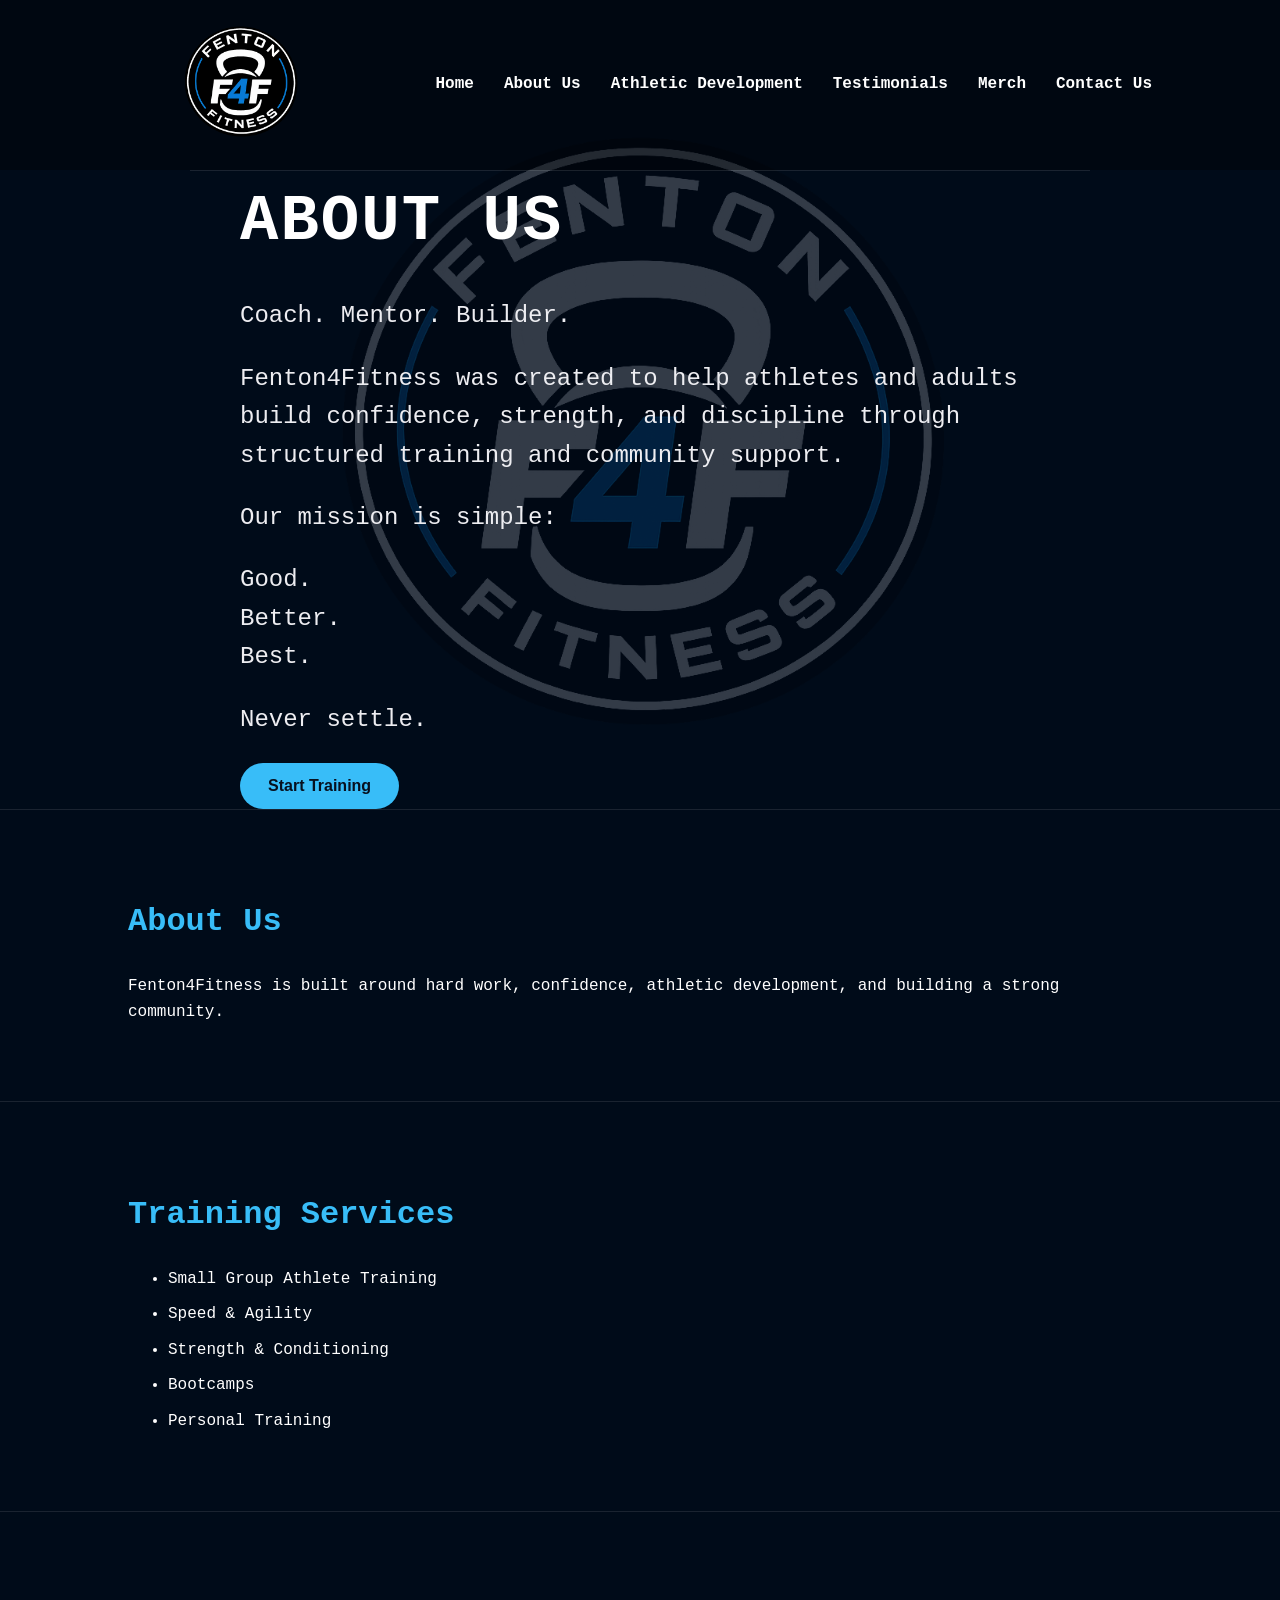
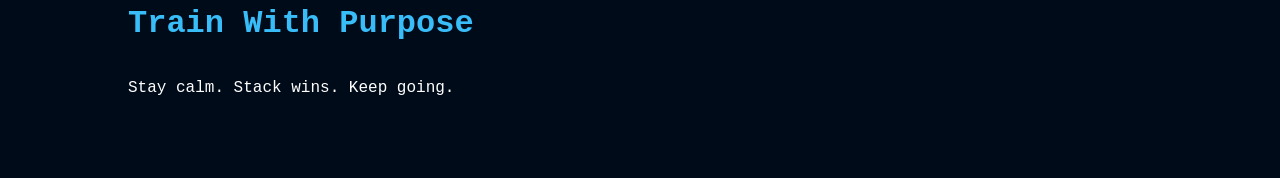
==== website-files/about-us.html @ 9e79197f "Build core site pages" ====
<!DOCTYPE html>
<html lang="en">

<head>
    <meta charset="UTF-8">
    <meta name="viewport" content="width=device-width, initial-scale=1.0">
    <title>Fenton4Fitness</title>

    <link rel="stylesheet" href="style.css">
</head>

<body>

    <nav>
        <div class="logo">
            <img src="images/f4f-logo.png" alt="Fenton4Fitness Logo">
        </div>

        <ul>
            <a href="index.html">Home</a>
            <a href="about-us.html">About Us</a>
            <a href="athletic-development.html">Athletic Development</a>
            <a href="testimonials.html">Testimonials</a>
            <a href="merch.html">Merch</a>
            <a href="contact-us.html">Contact Us</a>
        </ul>
    </nav>

    <header>

        <section class="about-content">

            <h1>ABOUT US</h1>

            <p class="hero-subtitle">
                Coach. Mentor. Builder.
            </p>

            <p>
                Fenton4Fitness was created to help athletes and adults build confidence, strength, and discipline
                through
                structured training and community support.
            </p>

            <p>
                Our mission is simple:
            </p>

            <p>
                Good.<br>
                Better.<br>
                Best.
            </p>

            <p>
                Never settle.
            </p>

            <button>Start Training</button>
        </section>
    </header>

    <section>
        <h2>About Us</h2>

        <p>
            Fenton4Fitness is built around hard work, confidence,
            athletic development, and building a strong community.
        </p>
    </section>

    <section>
        <h2>Training Services</h2>

        <ul>
            <li>Small Group Athlete Training</li>
            <li>Speed & Agility</li>
            <li>Strength & Conditioning</li>
            <li>Bootcamps</li>
            <li>Personal Training</li>
        </ul>
    </section>

    <section>
        <h2>Train With Purpose</h2>

        <p>
            Stay calm. Stack wins. Keep going.
        </p>
    </section>

    <script src="script.js"></script>

</body>

</html>
---- website-files/style.css ----
* {
    box-sizing: border-box;
}

body {
    margin: 0;
    font-family: monospace, space;
    background: #000b19;
    color: rgb(255, 255, 255);
    line-height: 1.6;
}

body::before {
    content: "";
    position: fixed;
    inset: 0;
    background-image: url("images/f4f-logo.png");
    background-repeat: no-repeat;
    background-position: center;
    background-size: 1200px;
    opacity: 0.20;
    z-index: -1;
}

nav {
    display: flex;
    justify-content: space-between;
    align-items: center;
    padding: 10px 10%;
    background: rgba(0, 0, 0, 0.3);
    position: sticky;
    top: 0;
    z-index: 1000;
}

nav ul {
    display: flex;
    gap: 30px;
    list-style: none;
    margin: 0;
    padding: 0;
}

nav a {
    color: rgb(255, 255, 255);
    text-decoration: none;
    font-weight: bold;
}

.logo img {
    height: 150px;
    width: auto;
    display: block;
}

header {
    position: relative;
    overflow: hidden;
}

.hero-logo-bg {
    position: absolute;
    right: 8%;
    bottom: 8%;
    width: 600px;
    opacity: 0.08;
    z-index: 0;
}

header h1,
header p,
header button {
    position: relative;
    z-index: 1;
}

h1 {
    font-size: 4rem;
    margin: 0;
    letter-spacing: 2px;
}

header p {
    font-size: 1.5rem;
    color: rgb(237, 237, 241);
}

button {
    width: fit-content;
    padding: 14px 28px;
    border: none;
    border-radius: 999px;
    background: #38bdf8;
    color: #07111f;
    font-weight: bold;
    font-size: 1rem;
    cursor: pointer;
}

section {
    padding: 60px 10%;
    border-top: 1px solid rgba(255, 255, 255, 0.1);
}

h2 {
    color: #38bdf8;
    font-size: 2rem;
}

li {
    margin-bottom: 10px;
}

button:hover {
    background: white;
    transform: scale(1.05);
    transition: 0.3s;
}

header,
section {
    animation: pageSlideIn 0.4s ease;
}

@keyframes pageSlideIn {
    from {
        transform: translateX(1000px);
    }

    to {
        transform: translateX(0);
    }
}

.about-content {
    max-width: 900px;
    margin: 0 auto;
    padding: 0px 50px;
}

.athletic-content {
    max-width: 900px;
    margin: 0 auto;
    padding: 0px 50px;
}

.testimonials-content {
    max-width: 900px;
    margin: 0 auto;
    padding: 0px 50px;
}

.home-content {
    max-width: 900px;
    margin: 0 auto;
    padding: 0px 50px;
}

.merch-content {
    max-width: 900px;
    margin: 0 auto;
    padding: 0px 50px;
}

.contact-content {
    max-width: 900px;
    margin: 0 auto;
    padding: 0px 50px;
}
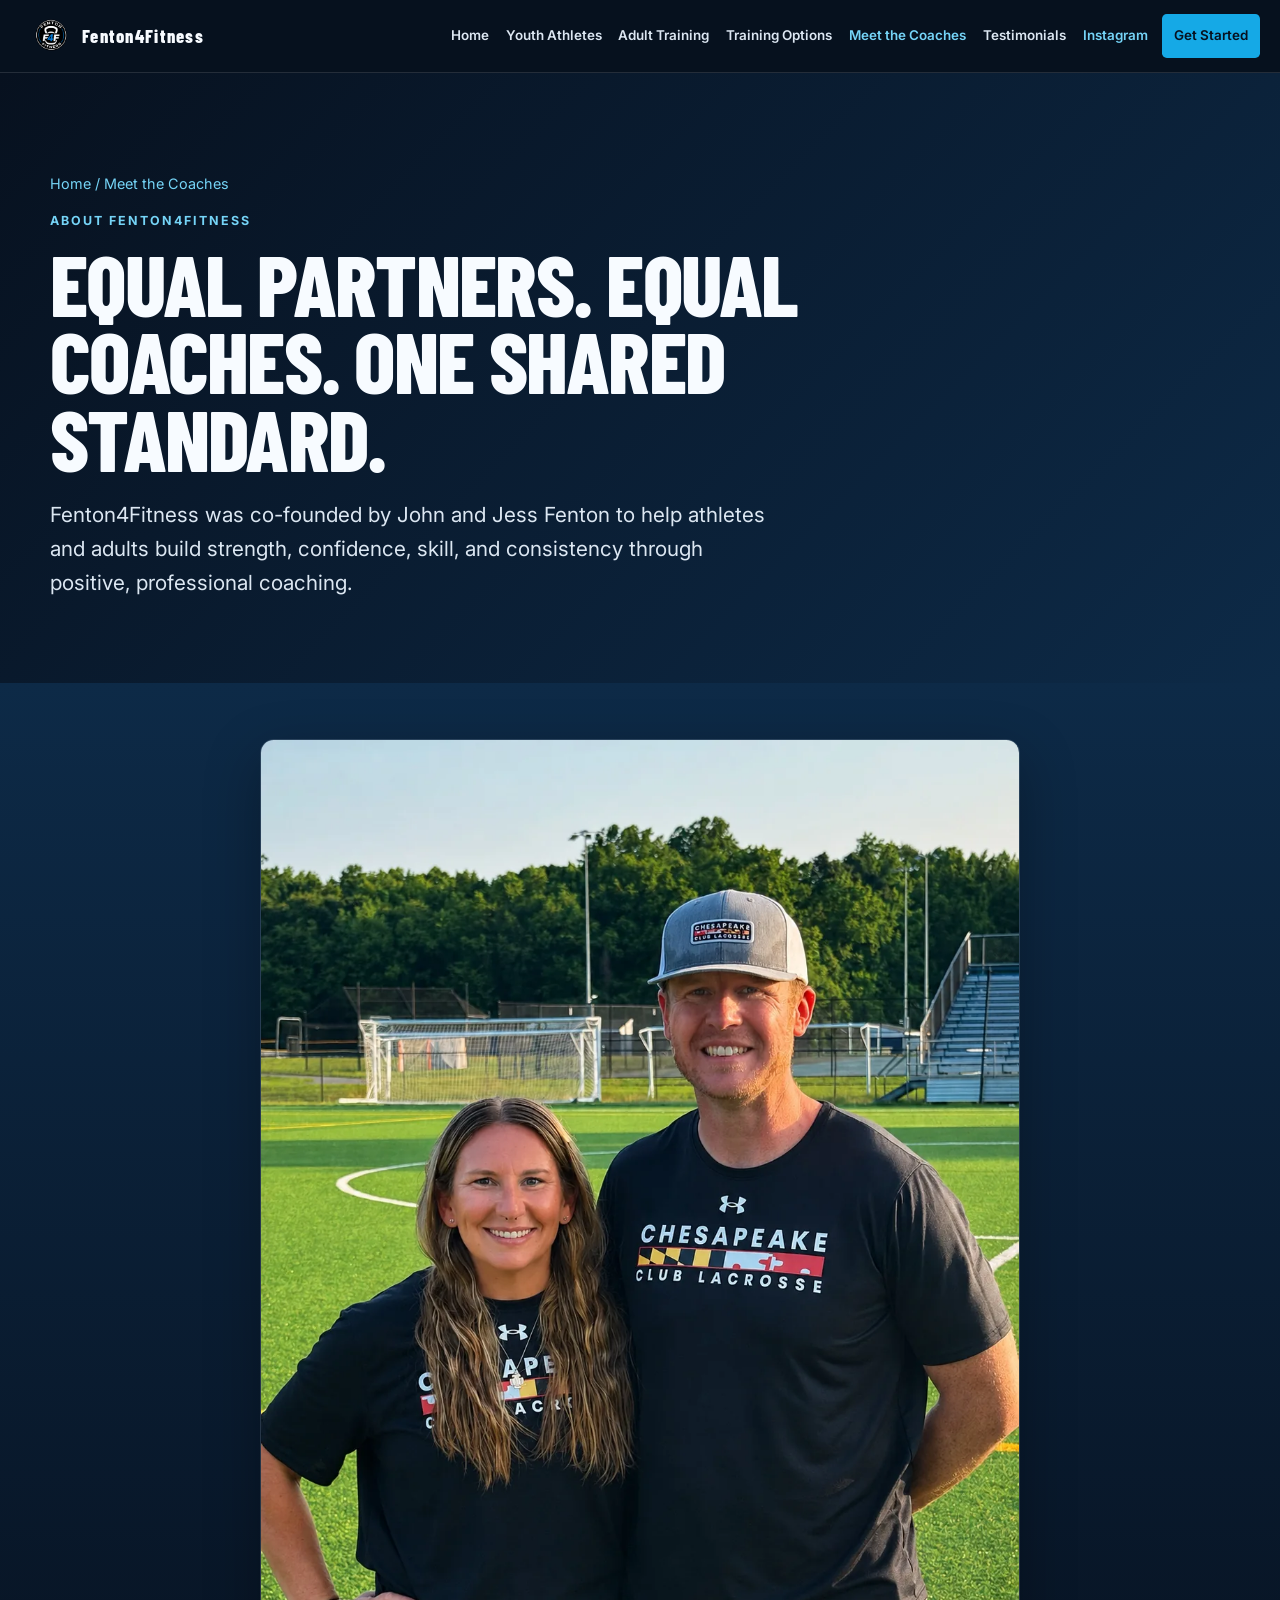
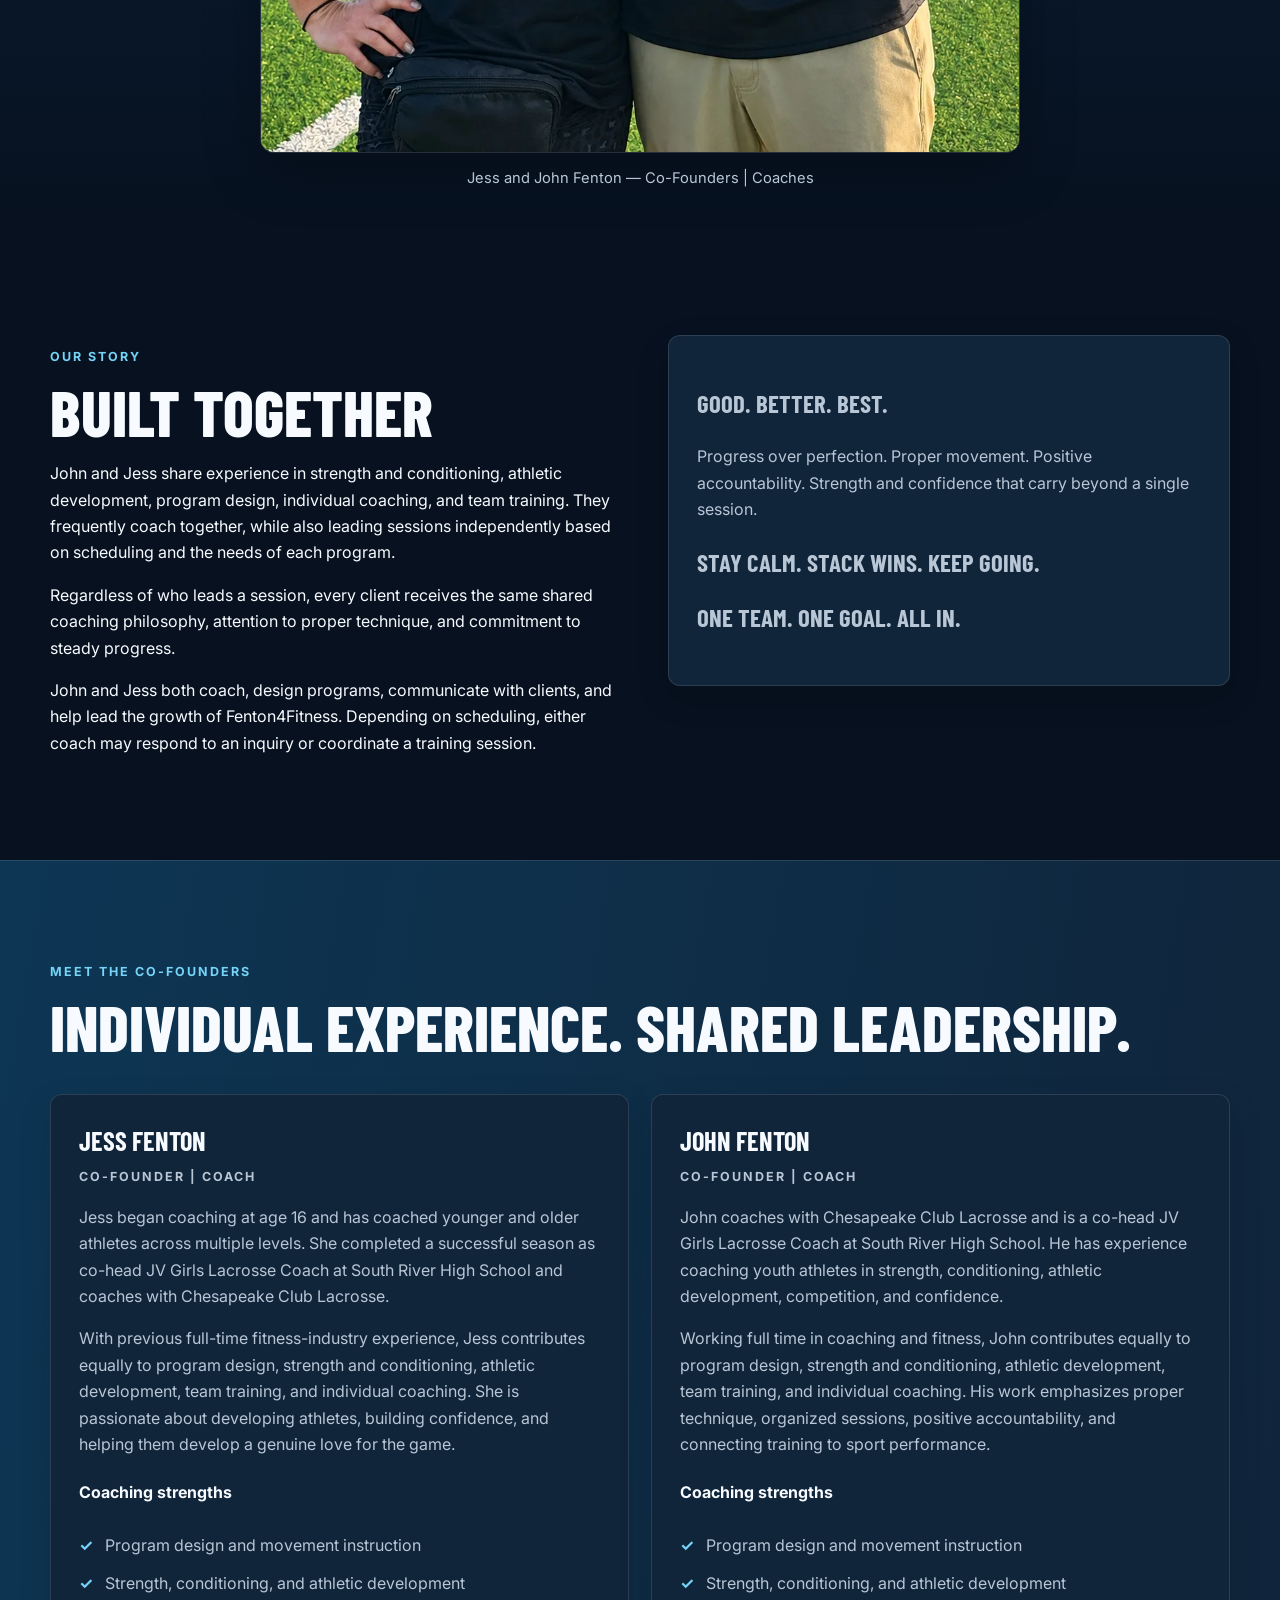
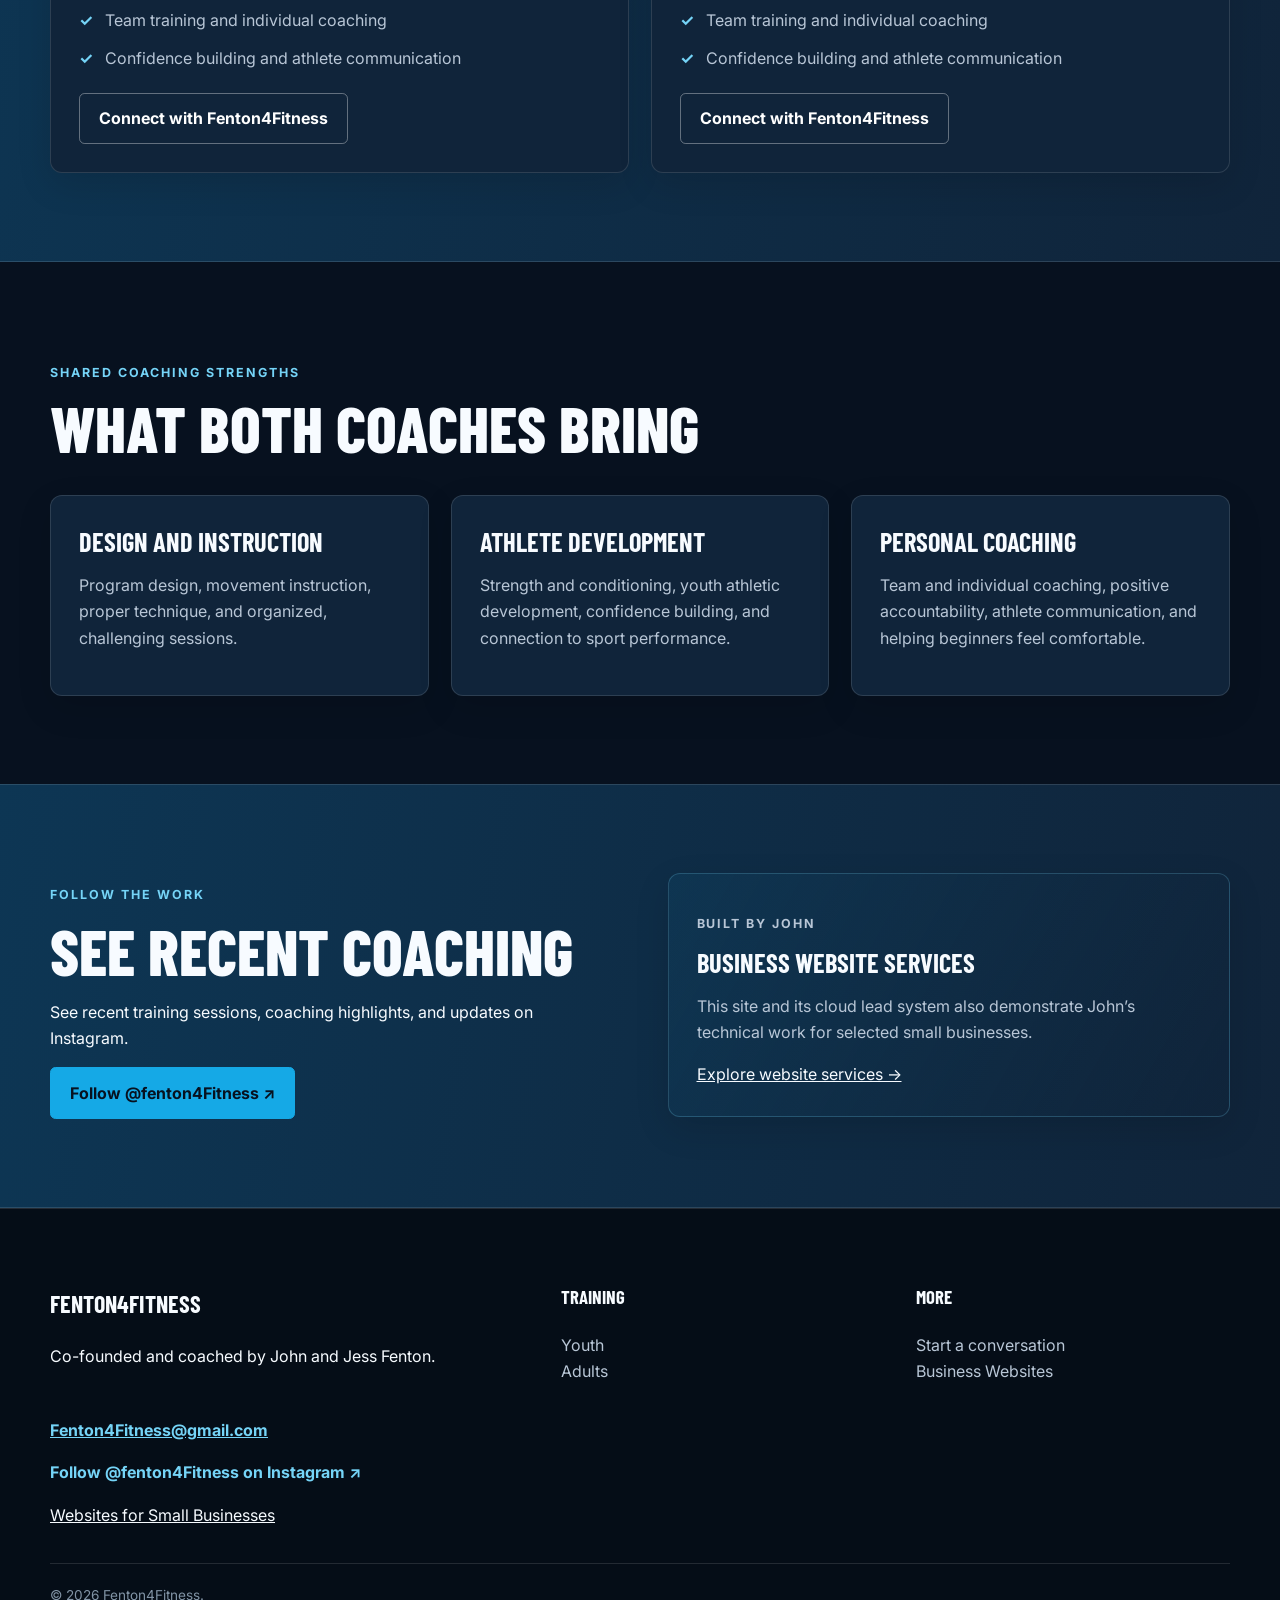
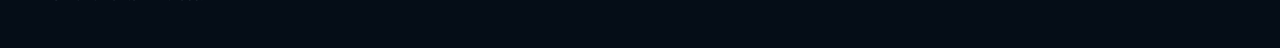
==== commit 7ca54ded: "release: publish production Fenton4Fitness website" ====
--- a/website-files/about-us.html
+++ b/website-files/about-us.html
@@ -1,96 +1,6 @@
-<!DOCTYPE html>
-<html lang="en">
-
-<head>
-    <meta charset="UTF-8">
-    <meta name="viewport" content="width=device-width, initial-scale=1.0">
-    <title>Fenton4Fitness</title>
-
-    <link rel="stylesheet" href="style.css">
-</head>
-
-<body>
-
-    <nav>
-        <div class="logo">
-            <img src="images/f4f-logo.png" alt="Fenton4Fitness Logo">
-        </div>
-
-        <ul>
-            <a href="index.html">Home</a>
-            <a href="about-us.html">About Us</a>
-            <a href="athletic-development.html">Athletic Development</a>
-            <a href="testimonials.html">Testimonials</a>
-            <a href="merch.html">Merch</a>
-            <a href="contact-us.html">Contact Us</a>
-        </ul>
-    </nav>
-
-    <header>
-
-        <section class="about-content">
-
-            <h1>ABOUT US</h1>
-
-            <p class="hero-subtitle">
-                Coach. Mentor. Builder.
-            </p>
-
-            <p>
-                Fenton4Fitness was created to help athletes and adults build confidence, strength, and discipline
-                through
-                structured training and community support.
-            </p>
-
-            <p>
-                Our mission is simple:
-            </p>
-
-            <p>
-                Good.<br>
-                Better.<br>
-                Best.
-            </p>
-
-            <p>
-                Never settle.
-            </p>
-
-            <button>Start Training</button>
-        </section>
-    </header>
-
-    <section>
-        <h2>About Us</h2>
-
-        <p>
-            Fenton4Fitness is built around hard work, confidence,
-            athletic development, and building a strong community.
-        </p>
-    </section>
-
-    <section>
-        <h2>Training Services</h2>
-
-        <ul>
-            <li>Small Group Athlete Training</li>
-            <li>Speed & Agility</li>
-            <li>Strength & Conditioning</li>
-            <li>Bootcamps</li>
-            <li>Personal Training</li>
-        </ul>
-    </section>
-
-    <section>
-        <h2>Train With Purpose</h2>
-
-        <p>
-            Stay calm. Stack wins. Keep going.
-        </p>
-    </section>
-
-    <script src="script.js"></script>
-
-</body>
-
-</html>+<!doctype html><html lang="en"><head><meta charset="utf-8"><meta name="viewport" content="width=device-width,initial-scale=1"><title>Meet the Co-Founders | Fenton4Fitness</title><meta name="description" content="Meet Fenton4Fitness co-founders and coaches John Fenton and Jess Fenton."><link rel="stylesheet" href="style.css?v=20260723-production"><link rel="icon" href="images/f4f-logo.png"></head><body><a class="skip-link" href="#main">Skip to content</a><header class="site-header"><nav class="nav-wrap" aria-label="Primary"><a class="brand" href="index.html"><img src="images/f4f-logo.png" alt=""><span>Fenton4Fitness</span></a><button class="nav-toggle" aria-expanded="false" aria-controls="nav-links">Menu</button><ul class="nav-links" id="nav-links"><li><a href="index.html">Home</a></li><li><a href="youth-athletes.html">Youth Athletes</a></li><li><a href="adult-training.html">Adult Training</a></li><li><a href="training-options.html">Training Options</a></li><li><a aria-current="page" href="about-us.html">Meet the Coaches</a></li><li><a href="testimonials.html">Testimonials</a></li><li><a class="nav-cta" href="contact-us.html">Get Started</a></li></ul></nav></header><main id="main"><header class="page-hero"><div class="container"><p class="breadcrumb">Home / Meet the Coaches</p><p class="eyebrow">About Fenton4Fitness</p><h1>Equal partners. Equal coaches. One shared standard.</h1><p class="lead">Fenton4Fitness was co-founded by John and Jess Fenton to help athletes and adults build strength, confidence, skill, and consistency through positive, professional coaching.</p></div></header>
+<section class="section-tight coaches-photo-section" aria-label="Fenton4Fitness co-founders"><div class="container"><figure class="coaches-photo"><img src="images/john-jess-fenton-cofounders.webp" width="1086" height="1448" alt="Fenton4Fitness co-founders and coaches Jess and John Fenton on a lacrosse field." decoding="async"><figcaption>Jess and John Fenton — Co-Founders | Coaches</figcaption></figure></div></section>
+<section class="section"><div class="container split"><div><p class="eyebrow">Our story</p><h2>Built together</h2><p>John and Jess share experience in strength and conditioning, athletic development, program design, individual coaching, and team training. They frequently coach together, while also leading sessions independently based on scheduling and the needs of each program.</p><p>Regardless of who leads a session, every client receives the same shared coaching philosophy, attention to proper technique, and commitment to steady progress.</p><p>John and Jess both coach, design programs, communicate with clients, and help lead the growth of Fenton4Fitness. Depending on scheduling, either coach may respond to an inquiry or coordinate a training session.</p></div><div class="card"><p class="stateline">Good. Better. Best.</p><p>Progress over perfection. Proper movement. Positive accountability. Strength and confidence that carry beyond a single session.</p><p class="stateline">Stay Calm. Stack Wins. Keep Going.</p><p class="stateline">One Team. One Goal. All In.</p></div></div></section>
+<section class="section band"><div class="container"><p class="eyebrow">Meet the co-founders</p><h2>Individual experience. Shared leadership.</h2><div class="grid-2"><article class="card coach-card"><h3>Jess Fenton</h3><p class="eyebrow">Co-Founder | Coach</p><p>Jess began coaching at age 16 and has coached younger and older athletes across multiple levels. She completed a successful season as co-head JV Girls Lacrosse Coach at South River High School and coaches with Chesapeake Club Lacrosse.</p><p>With previous full-time fitness-industry experience, Jess contributes equally to program design, strength and conditioning, athletic development, team training, and individual coaching. She is passionate about developing athletes, building confidence, and helping them develop a genuine love for the game.</p><h4>Coaching strengths</h4><ul class="list-check"><li>Program design and movement instruction</li><li>Strength, conditioning, and athletic development</li><li>Team training and individual coaching</li><li>Confidence building and athlete communication</li></ul><a class="btn btn-secondary" href="contact-us.html">Connect with Fenton4Fitness</a></article><article class="card coach-card"><h3>John Fenton</h3><p class="eyebrow">Co-Founder | Coach</p><p>John coaches with Chesapeake Club Lacrosse and is a co-head JV Girls Lacrosse Coach at South River High School. He has experience coaching youth athletes in strength, conditioning, athletic development, competition, and confidence.</p><p>Working full time in coaching and fitness, John contributes equally to program design, strength and conditioning, athletic development, team training, and individual coaching. His work emphasizes proper technique, organized sessions, positive accountability, and connecting training to sport performance.</p><h4>Coaching strengths</h4><ul class="list-check"><li>Program design and movement instruction</li><li>Strength, conditioning, and athletic development</li><li>Team training and individual coaching</li><li>Confidence building and athlete communication</li></ul><a class="btn btn-secondary" href="contact-us.html">Connect with Fenton4Fitness</a></article></div></div></section>
+<section class="section"><div class="container"><p class="eyebrow">Shared coaching strengths</p><h2>What both coaches bring</h2><div class="grid-3"><article class="card"><h3>Design and instruction</h3><p>Program design, movement instruction, proper technique, and organized, challenging sessions.</p></article><article class="card"><h3>Athlete development</h3><p>Strength and conditioning, youth athletic development, confidence building, and connection to sport performance.</p></article><article class="card"><h3>Personal coaching</h3><p>Team and individual coaching, positive accountability, athlete communication, and helping beginners feel comfortable.</p></article></div></div></section>
+<section class="section band"><div class="container split"><div><p class="eyebrow">Follow the work</p><h2>See recent coaching</h2><p>See recent training sessions, coaching highlights, and updates on Instagram.</p><a class="btn" href="https://www.instagram.com/fenton4fitness/" target="_blank" rel="noopener noreferrer" aria-label="Follow Fenton4Fitness on Instagram (opens in a new tab)">Follow @fenton4Fitness ↗</a></div><aside class="card secondary-service"><p class="eyebrow">Built by John</p><h3>Business website services</h3><p>This site and its cloud lead system also demonstrate John’s technical work for selected small businesses.</p><a href="business-websites.html">Explore website services →</a></aside></div></section></main><footer class="site-footer"><div class="container"><div class="footer-grid"><div><h2>Fenton4Fitness</h2><p>Co-founded and coached by John and Jess Fenton.</p></div><div><h3>Training</h3><ul class="footer-links"><li><a href="youth-athletes.html">Youth</a></li><li><a href="adult-training.html">Adults</a></li></ul></div><div><h3>More</h3><ul class="footer-links"><li><a href="contact-us.html">Start a conversation</a></li><li><a href="business-websites.html">Business Websites</a></li></ul></div></div><p class="fineprint">© <span data-year></span> Fenton4Fitness.</p></div></footer><script src="script.js?v=20260723-production"></script></body></html>
--- a/website-files/style.css
+++ b/website-files/style.css
@@ -1,169 +1,15 @@
-* {
-    box-sizing: border-box;
-}
+@import url('https://fonts.googleapis.com/css2?family=Barlow+Condensed:wght@600;700;800&family=Inter:wght@400;500;600;700&display=swap');
 
-body {
-    margin: 0;
-    font-family: monospace, space;
-    background: #000b19;
-    color: rgb(255, 255, 255);
-    line-height: 1.6;
-}
-
-body::before {
-    content: "";
-    position: fixed;
-    inset: 0;
-    background-image: url("images/f4f-logo.png");
-    background-repeat: no-repeat;
-    background-position: center;
-    background-size: 1200px;
-    opacity: 0.20;
-    z-index: -1;
-}
-
-nav {
-    display: flex;
-    justify-content: space-between;
-    align-items: center;
-    padding: 10px 10%;
-    background: rgba(0, 0, 0, 0.3);
-    position: sticky;
-    top: 0;
-    z-index: 1000;
-}
-
-nav ul {
-    display: flex;
-    gap: 30px;
-    list-style: none;
-    margin: 0;
-    padding: 0;
-}
-
-nav a {
-    color: rgb(255, 255, 255);
-    text-decoration: none;
-    font-weight: bold;
-}
-
-.logo img {
-    height: 150px;
-    width: auto;
-    display: block;
-}
-
-header {
-    position: relative;
-    overflow: hidden;
-}
-
-.hero-logo-bg {
-    position: absolute;
-    right: 8%;
-    bottom: 8%;
-    width: 600px;
-    opacity: 0.08;
-    z-index: 0;
-}
-
-header h1,
-header p,
-header button {
-    position: relative;
-    z-index: 1;
-}
-
-h1 {
-    font-size: 4rem;
-    margin: 0;
-    letter-spacing: 2px;
-}
-
-header p {
-    font-size: 1.5rem;
-    color: rgb(237, 237, 241);
-}
-
-button {
-    width: fit-content;
-    padding: 14px 28px;
-    border: none;
-    border-radius: 999px;
-    background: #38bdf8;
-    color: #07111f;
-    font-weight: bold;
-    font-size: 1rem;
-    cursor: pointer;
-}
-
-section {
-    padding: 60px 10%;
-    border-top: 1px solid rgba(255, 255, 255, 0.1);
-}
-
-h2 {
-    color: #38bdf8;
-    font-size: 2rem;
-}
-
-li {
-    margin-bottom: 10px;
-}
-
-button:hover {
-    background: white;
-    transform: scale(1.05);
-    transition: 0.3s;
-}
-
-header,
-section {
-    animation: pageSlideIn 0.4s ease;
-}
-
-@keyframes pageSlideIn {
-    from {
-        transform: translateX(1000px);
-    }
-
-    to {
-        transform: translateX(0);
-    }
-}
-
-.about-content {
-    max-width: 900px;
-    margin: 0 auto;
-    padding: 0px 50px;
-}
-
-.athletic-content {
-    max-width: 900px;
-    margin: 0 auto;
-    padding: 0px 50px;
-}
-
-.testimonials-content {
-    max-width: 900px;
-    margin: 0 auto;
-    padding: 0px 50px;
-}
-
-.home-content {
-    max-width: 900px;
-    margin: 0 auto;
-    padding: 0px 50px;
-}
-
-.merch-content {
-    max-width: 900px;
-    margin: 0 auto;
-    padding: 0px 50px;
-}
-
-.contact-content {
-    max-width: 900px;
-    margin: 0 auto;
-    padding: 0px 50px;
-}+:root{--ink:#07111f;--navy:#0a192b;--panel:#10243a;--blue:#15a9e6;--blue2:#75d4f7;--white:#f7fbff;--muted:#b8c6d6;--line:rgba(255,255,255,.12);--max:1180px;--shadow:0 18px 55px rgba(0,0,0,.28)}
+*{box-sizing:border-box}html{scroll-behavior:smooth}body{margin:0;background:var(--ink);color:var(--white);font:400 1rem/1.65 Inter,system-ui,sans-serif}img{max-width:100%;display:block}a{color:inherit}button,input,select,textarea{font:inherit}button{cursor:pointer}.skip-link{position:absolute;left:-9999px}.skip-link:focus{left:1rem;top:1rem;z-index:999;background:white;color:var(--ink);padding:.75rem 1rem;border-radius:.4rem}
+.site-header{position:sticky;top:0;z-index:50;background:rgba(7,17,31,.94);backdrop-filter:blur(16px);border-bottom:1px solid var(--line)}.nav-wrap{width:100%;max-width:1280px;margin:auto;min-height:72px;padding:0 20px;display:flex;align-items:center;gap:16px}.brand{display:flex;align-items:center;flex:0 0 auto;text-decoration:none;margin-right:auto}.brand img{width:62px;height:50px;object-fit:contain}.brand span{font:800 1.15rem/1 'Barlow Condensed',sans-serif;letter-spacing:.07em;white-space:nowrap}.nav-links{display:flex;align-items:center;gap:12px;list-style:none;margin:0;padding:0}.nav-links li{display:flex;align-items:center}.nav-links a{display:inline-flex;align-items:center;min-height:44px;padding:0 .15rem;text-decoration:none;font-size:.84rem;line-height:1.15;font-weight:600;color:#dce7f2;white-space:nowrap}.nav-links a:hover,.nav-links a[aria-current=page]{color:var(--blue2)}.nav-links a:focus-visible,.brand:focus-visible,.nav-toggle:focus-visible{outline:3px solid var(--blue2);outline-offset:3px;border-radius:.25rem}.nav-toggle{display:none;min-height:44px;background:none;border:1px solid var(--line);color:white;border-radius:.35rem;padding:.45rem .7rem}.nav-cta{min-height:44px!important;background:var(--blue)!important;color:var(--ink)!important;padding:.5rem .75rem!important;border-radius:.3rem}
+.container{width:min(var(--max),calc(100% - 48px));margin-inline:auto}.section{padding:88px 0}.section-tight{padding:56px 0}.eyebrow{color:var(--blue2);font-weight:700;text-transform:uppercase;letter-spacing:.16em;font-size:.78rem}.hero{position:relative;overflow:hidden;padding:105px 0 92px;background:radial-gradient(circle at 80% 30%,rgba(21,169,230,.18),transparent 35%),linear-gradient(135deg,#07111f,#0d243d)}.hero:after{content:"";position:absolute;right:-5%;bottom:-35%;width:480px;height:480px;border:1px solid rgba(117,212,247,.15);border-radius:50%;box-shadow:0 0 0 70px rgba(117,212,247,.03),0 0 0 140px rgba(117,212,247,.02)}.hero-grid{position:relative;z-index:1;display:grid;grid-template-columns:1.35fr .65fr;gap:60px;align-items:center}.hero h1,.page-hero h1{font:800 clamp(3.2rem,8vw,6.4rem)/.9 'Barlow Condensed',sans-serif;text-transform:uppercase;letter-spacing:-.02em;margin:.4rem 0 1.3rem;max-width:900px}.hero h1 span{color:var(--blue)}.lead{font-size:clamp(1.08rem,2vw,1.3rem);color:#dce7f2;max-width:720px}.button-row{display:flex;flex-wrap:wrap;gap:14px;margin-top:30px}.btn{display:inline-flex;align-items:center;justify-content:center;min-height:48px;padding:.72rem 1.2rem;border:1px solid var(--blue);border-radius:.35rem;background:var(--blue);color:var(--ink);font-weight:700;text-decoration:none;transition:.2s}.btn:hover,.btn:focus-visible{transform:translateY(-2px);box-shadow:0 8px 25px rgba(21,169,230,.22)}.btn-secondary{background:transparent;color:white;border-color:rgba(255,255,255,.35)}.btn-secondary:hover{border-color:var(--blue2)}.hero-card{background:rgba(16,36,58,.78);padding:30px;border:1px solid var(--line);border-radius:1rem;box-shadow:var(--shadow)}.hero-card img{width:150px;margin:auto}.hero-card p{color:var(--muted);margin-bottom:0}.stateline{font:700 1.55rem 'Barlow Condensed';color:white;text-transform:uppercase}
+.section h2{font:800 clamp(2.3rem,5vw,4rem)/1 'Barlow Condensed';text-transform:uppercase;margin:.35rem 0 1rem}.section-intro{max-width:720px;color:var(--muted);font-size:1.08rem}.grid-2,.grid-3,.grid-4{display:grid;gap:22px;margin-top:35px}.grid-2{grid-template-columns:repeat(2,1fr)}.grid-3{grid-template-columns:repeat(3,1fr)}.grid-4{grid-template-columns:repeat(4,1fr)}.card{background:var(--panel);border:1px solid var(--line);border-radius:.75rem;padding:28px;box-shadow:0 12px 35px rgba(0,0,0,.12)}.card h3{font:700 1.65rem/1.1 'Barlow Condensed';text-transform:uppercase;margin:.2rem 0 .7rem}.card p,.card li{color:var(--muted)}.card-link{text-decoration:none}.card-link:hover{border-color:var(--blue)}.icon-number{color:var(--blue2);font:700 1.3rem 'Barlow Condensed'}.band{background:linear-gradient(100deg,#0d3654,#10243a);border-block:1px solid var(--line)}.quote{font:600 clamp(1.5rem,3vw,2.2rem)/1.35 'Barlow Condensed';max-width:850px;margin:0}.quote-note{color:var(--muted)}.list-check{padding:0;list-style:none}.list-check li{padding:.35rem 0 .35rem 1.6rem;position:relative}.list-check li:before{content:"✓";position:absolute;left:0;color:var(--blue2);font-weight:700}.page-hero{padding:85px 0 62px;background:linear-gradient(135deg,#07111f,#0d2a47)}.page-hero h1{font-size:clamp(3rem,7vw,5.4rem);max-width:850px}.breadcrumb{color:var(--blue2);font-size:.9rem}.split{display:grid;grid-template-columns:1fr 1fr;gap:55px;align-items:start}.coach-card{min-height:100%}.profile-placeholder{aspect-ratio:4/3;display:grid;place-items:center;background:linear-gradient(145deg,#15334f,#0b1c2f);border-radius:.6rem;color:var(--muted);border:1px dashed rgba(255,255,255,.25);text-align:center;padding:2rem}.notice{border-left:4px solid var(--blue);background:rgba(21,169,230,.08);padding:1rem 1.2rem;color:#dce7f2}.faq details{border-top:1px solid var(--line);padding:18px 0}.faq summary{font-weight:700;cursor:pointer}.faq p{color:var(--muted)}
+.form-shell{max-width:850px}.form-grid{display:grid;grid-template-columns:repeat(2,1fr);gap:20px}.field{display:flex;flex-direction:column;gap:7px}.field-full{grid-column:1/-1}.field label,.fieldset-title{font-weight:600}.required{color:var(--blue2)}input,select,textarea{width:100%;padding:.84rem .9rem;border-radius:.4rem;border:1px solid #466079;background:#f8fbff;color:#07111f}textarea{min-height:130px;resize:vertical}input:focus,select:focus,textarea:focus{outline:3px solid rgba(117,212,247,.35);border-color:var(--blue)}.checkbox{display:flex;align-items:flex-start;gap:10px}.checkbox input{width:auto;margin-top:.35rem}.conditional[hidden]{display:none}.form-status{margin-top:18px;padding:1rem;border-radius:.4rem}.form-status.success{background:#0d4c39}.form-status.error{background:#6a2430}.hp-field{position:absolute;left:-9999px}.filter-row{display:flex;flex-wrap:wrap;gap:10px;margin:26px 0}.filter-button{border:1px solid var(--line);background:var(--panel);color:white;border-radius:999px;padding:.55rem .9rem}.filter-button.active{background:var(--blue);color:var(--ink)}.empty-state{padding:36px;border:1px dashed rgba(255,255,255,.25);border-radius:.75rem;color:var(--muted)}
+.site-footer{border-top:1px solid var(--line);background:#050d17;padding:55px 0 28px}.footer-grid{display:grid;grid-template-columns:1.5fr 1fr 1fr;gap:40px}.site-footer h2,.site-footer h3{font-family:'Barlow Condensed';text-transform:uppercase}.footer-links{list-style:none;padding:0}.footer-links a{color:var(--muted);text-decoration:none}.footer-links a:hover{color:var(--blue2)}.fineprint{margin-top:35px;padding-top:20px;border-top:1px solid var(--line);color:#8193a5;font-size:.85rem}.hidden{display:none!important}
+@media(max-width:1120px){.nav-toggle{display:block}.nav-links{display:none;position:absolute;top:72px;left:0;right:0;flex-direction:column;align-items:stretch;gap:4px;background:#07111f;padding:16px 24px 22px;border-bottom:1px solid var(--line);box-shadow:0 16px 30px rgba(0,0,0,.25)}.nav-links.open{display:flex}.nav-links li{display:block}.nav-links a{display:flex;width:100%;min-height:44px;padding:.45rem .3rem;font-size:.95rem}.nav-links .nav-cta{justify-content:center;margin-top:5px}.hero-grid,.split{grid-template-columns:1fr}.hero-card{max-width:520px}.grid-3,.grid-4{grid-template-columns:repeat(2,1fr)}}
+@media(max-width:620px){.container{width:min(100% - 32px,var(--max))}.section{padding:65px 0}.hero{padding:75px 0 65px}.grid-2,.grid-3,.grid-4,.form-grid,.footer-grid{grid-template-columns:1fr}.field-full{grid-column:auto}.button-row{flex-direction:column}.btn{width:100%}.brand span{font-size:1rem}}
+@media(prefers-reduced-motion:reduce){*{scroll-behavior:auto!important;transition:none!important}}
+.instagram-nav,.instagram-footer{color:var(--blue2)!important}.instagram-footer{text-decoration:none;font-weight:700}.secondary-service{border:1px solid rgba(117,212,247,.22);background:linear-gradient(120deg,rgba(21,169,230,.07),rgba(16,36,58,.55))}.package-card{display:flex;flex-direction:column}.package-card .card-link{margin-top:auto;color:var(--blue2)}
+.coaches-photo-section{background:linear-gradient(180deg,#0d2a47,var(--ink))}.coaches-photo{width:min(100%,760px);margin:0 auto}.coaches-photo img{width:100%;height:auto;aspect-ratio:1086/1448;object-fit:cover;object-position:center;border-radius:.85rem;border:1px solid var(--line);box-shadow:var(--shadow)}.coaches-photo figcaption{padding-top:.85rem;color:var(--muted);text-align:center;font-size:.92rem}
+.business-email-footer,.business-email-form a,.business-email-contact a{color:var(--blue2);font-weight:700}.business-email-form{margin:1rem 0 0;color:var(--muted)}
